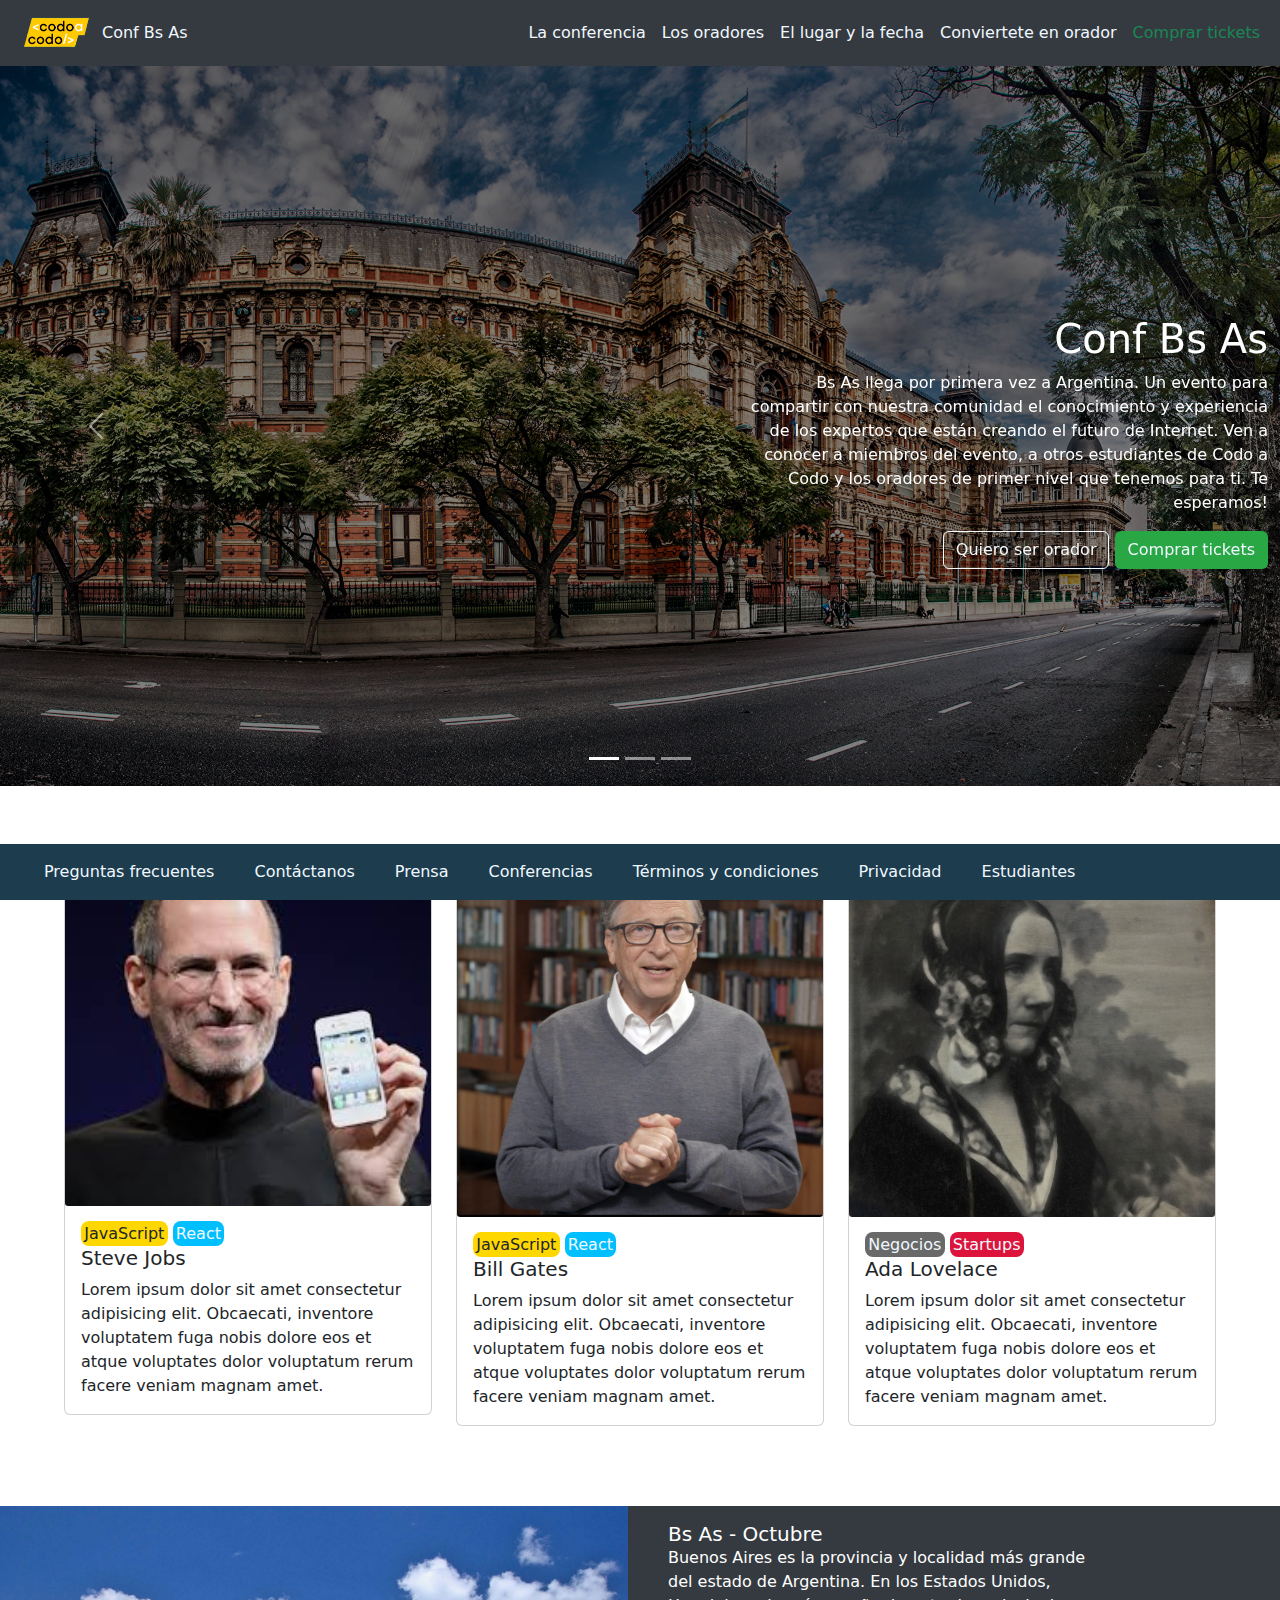
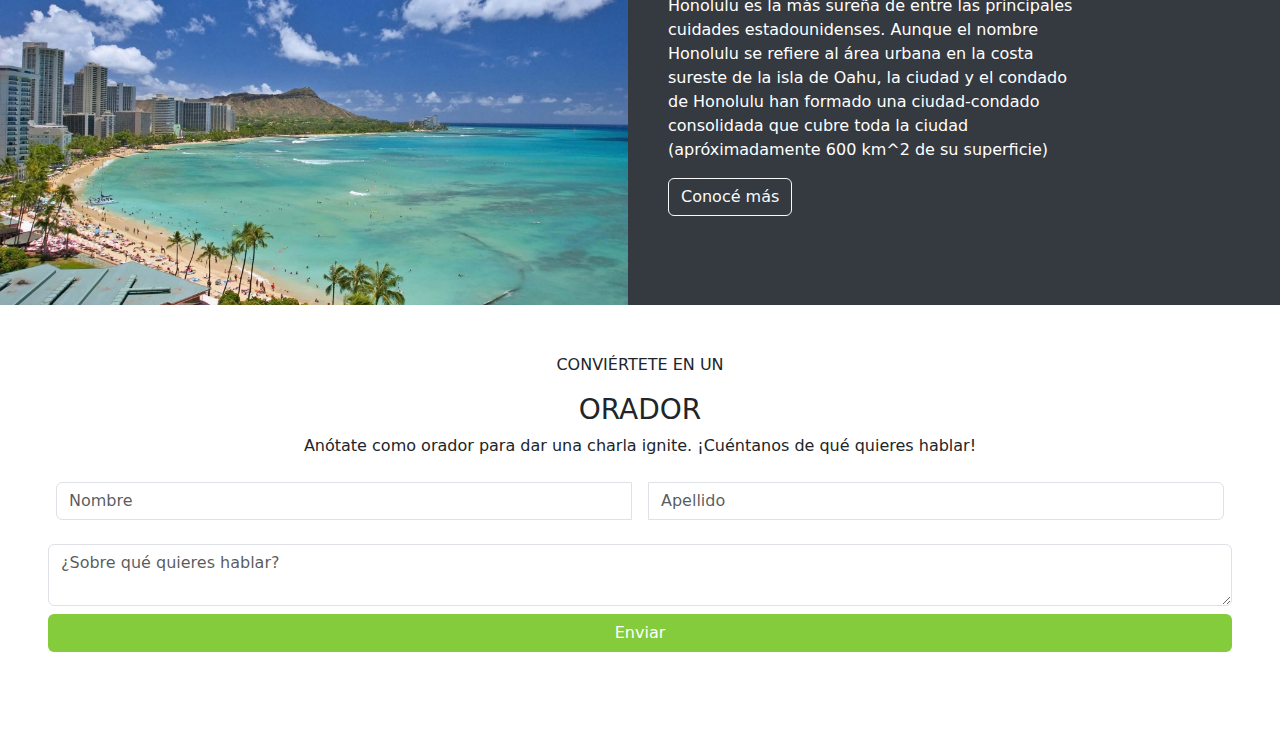
==== Index.html @ ac7b4d72 "primer commit" ====
<!doctype html>
<html lang="en">
<head>
  <title>TP-INTEGRADOR</title>
  <!-- Required meta tags -->
  <meta charset="utf-8">
  <meta name="viewport" content="width=device-width, initial-scale=1, shrink-to-fit=no">

  <!-- Bootstrap CSS v5.3.2 -->
  <link href="./bootstrap-5.3.2-dist/css/bootstrap.min.css" rel="stylesheet">
  <link rel="stylesheet" href="./HojaDeEstilos.css">
</head>

<body>
  <header>
    <!-- NAVBAR -->
    <nav class="navbar navbar-expand-lg">
      <div class="container-fluid">
        <img src="./img/codoacodo.png" alt="Logo" width="90" height="50" class="d-inline-block align-text-top">
        Conf Bs As
        <button class="navbar-toggler" type="button" data-bs-toggle="collapse" data-bs-target="#navbarNav" aria-controls="navbarNav" aria-expanded="false" aria-label="Toggle navigation">
          <span class="navbar-toggler-icon"></span>
        </button>
        <div class="collapse navbar-collapse flex-row-reverse" id="navbarNav">
          <ul class="navbar-nav">
            <li class="nav-item">
              <a class="nav-link" href="#conferencia">La conferencia</a>
            </li>
            <li class="nav-item">
              <a class="nav-link" href="#oradores">Los oradores</a>
            </li>
            <li class="nav-item">
              <a class="nav-link" href="#lugar">El lugar y la fecha</a>
            </li>
            <a class="nav-link" href="#conviertete">Conviertete en orador</a>
          </li>
            <li class="nav-item">
              <a class="nav-link disabled text-success" aria-disabled="true">Comprar tickets</a>
            </li>
          </ul>
        </div>
      </div>
    </nav>
  </header>
  <main>
   <!-- CAROUSEL -->
    <div id="carouselExampleIndicators" class="carousel slide">
    <div class="carousel-indicators">
      <button type="button" data-bs-target="#carouselExampleIndicators" data-bs-slide-to="0" class="active" aria-current="true" aria-label="Slide 1"></button>
      <button type="button" data-bs-target="#carouselExampleIndicators" data-bs-slide-to="1" aria-label="Slide 2"></button>
      <button type="button" data-bs-target="#carouselExampleIndicators" data-bs-slide-to="2" aria-label="Slide 3"></button>
    </div>
    <div class="carousel-inner">
      <div class="carousel-item active">
        <img src="./img/hawaii.jpg" class="d-block w-100 filter fotoCarr" alt="foto1">
      </div>
      <div class="carousel-item">
        <img src="./img/hawaii2.jpg" class="d-block w-100 filter fotoCarr" alt="foto2">
      </div>
      <div class="carousel-item">
        <img src="./img/hawaii3.jpg" class="d-block w-100 filter fotoCarr" alt="foto3">
      </div>
    </div>
    <button class="carousel-control-prev" type="button" data-bs-target="#carouselExampleIndicators" data-bs-slide="prev">
      <span class="carousel-control-prev-icon" aria-hidden="true"></span>
      <span class="visually-hidden">Previous</span>
    </button>
    <button class="carousel-control-next" type="button" data-bs-target="#carouselExampleIndicators" data-bs-slide="next">
      <span class="carousel-control-next-icon" aria-hidden="true"></span>
      <span class="visually-hidden">Next</span>
    </button>
    </div>
    
   <!-- TEXTO CAROUSEL -->
   <div class="container-fluid position-absolute top-50 start-0">
     <div class="row justify-content-end align-items-center g-3">
        <div class="col text-white text-end col-5 textoMain position-absolute ContText">
          <h1>Conf Bs As</h1>
          <p>Bs As llega por primera vez a Argentina. Un evento para compartir con nuestra comunidad el conocimiento y experiencia de los expertos que están creando el futuro de Internet. Ven a conocer a miembros del evento, a otros estudiantes de Codo a Codo y los oradores de primer nivel que tenemos para ti. Te esperamos!</p>
          <a href="#conviertete" class="btn btn-outline-light">Quiero ser orador</a>
          <a href="./Tickets.html"  class="btn botonCompTickets">Comprar tickets</a>
        </div>
      </div>
    </div>
   <!-- TARJETAS -->
   <div class="container-fluid tarjetas">
     <div class="row row-cols-1 row-cols-md-3 g-4">
      <div class="col">
        <div class="card">
          <img src="./img/steve.jpg" class="card-img-top" alt="Steve">
          <div class="card-body">
            <span class="botonJava">JavaScript</span>
            <span class="botonReact">React</span>
            <h5 class="card-title">Steve Jobs</h5>
            <p class="card-text">Lorem ipsum dolor sit amet consectetur adipisicing elit. Obcaecati, inventore voluptatem fuga nobis dolore eos et atque voluptates dolor voluptatum rerum facere veniam magnam amet.</p>
          </div>
        </div>
      </div>
      <div class="col">
        <div class="card">
          <img src="./img/bill.jpg" class="card-img-top" alt="Bill">
          <div class="card-body">
            <span class="botonJava">JavaScript</span>
            <span class="botonReact">React</span>
            <h5 class="card-title">Bill Gates</h5>
            <p class="card-text">Lorem ipsum dolor sit amet consectetur adipisicing elit. Obcaecati, inventore voluptatem fuga nobis dolore eos et atque voluptates dolor voluptatum rerum facere veniam magnam amet.</p>
          </div>
        </div>
      </div>
      <div class="col">
        <div class="card">
          <img src="./img/ada.jpeg" class="card-img-top" alt="Ada">
          <div class="card-body">
            <span class="botonNegocio">Negocios</span>
            <span class="botonStartup">Startups</span>
            <h5 class="card-title">Ada Lovelace</h5>
            <p class="card-text">Lorem ipsum dolor sit amet consectetur adipisicing elit. Obcaecati, inventore voluptatem fuga nobis dolore eos et atque voluptates dolor voluptatum rerum facere veniam magnam amet.</p>
          </div>
        </div>
      </div>
    </div>
   </div>
<!-- IMAGEN -->
   <section>
    <div class="container-fluid p-0 mt-3 ImgTxt">
      <div class="row  align-items-start ">
        <div class="col-md-6">
          <img src="./img/honolulu.jpg" alt="honolulu" loading="lazy" class="img-fluid">
        </div>
          <div class="col-md-6" style="width: 30rem;">
            <div class="card-body p-3">
              <h5 class="card-title text-white">Bs As - Octubre</h5>
              <p class="card-text text-white">Buenos Aires es la provincia y localidad más grande del estado de Argentina. En los Estados Unidos, Honolulu es la más sureña de entre las principales cuidades estadounidenses. Aunque el nombre Honolulu se refiere al área urbana en la costa sureste de la isla de Oahu, la ciudad y el condado de Honolulu han formado una ciudad-condado consolidada que cubre toda la ciudad (apróximadamente 600 km^2 de su superficie)</p>
              <a href="#" class="btn btn-outline-light">Conocé más</a>
            </div>
          </div>
        
         
      </div>
    </div>
  </section>
  <!-- FORMULARIO -->
  <div class="container-fluid formulario">
    <p>CONVIÉRTETE EN UN</p>
    <h3>ORADOR</h3>
    <P>Anótate como orador para dar una charla ignite. ¡Cuéntanos de qué quieres hablar!</P>
    <div class="input-group mb-3">
      <input type="text" class="form-control m-2" placeholder="Nombre" aria-label="Username">
      <input type="text" class="form-control m-2" placeholder="Apellido" aria-label="Server">
    </div>
    <div class="input-group">
      
      <textarea class="form-control" placeholder="¿Sobre qué quieres hablar?" aria-label="With textarea"></textarea>
    </div>
    <button type="button" class="btn mt-2 w-100 botonEnviar">Enviar</button>
  </div> 
  </main>
  <footer>
    <!-- FOOTER -->
    <nav class="navbar navbar-expand-lg">
      <div class="container-fluid">
        <button class="navbar-toggler" type="button" data-bs-toggle="collapse" data-bs-target="#navbarNav" aria-controls="navbarNav" aria-expanded="false" aria-label="Toggle navigation">
          <span class="navbar-toggler-icon"></span>
        </button>
        <div class="collapse navbar-collapse " id="navbarNav">
          <ul class="navbar-nav">
            <li class="nav-item">
              <a class="nav-link" href="#estudiantes">Preguntas frecuentes</a>
            </li>
            <li class="nav-item">
              <a class="nav-link" href="#contactanos">Contáctanos</a>
            </li>
            <li class="nav-item">
              <a class="nav-link" href="#prensa">Prensa</a>
            </li>
            <li class="nav-item">
              <a class="nav-link" href="#conferencias">Conferencias</a>
            </li>
            <li class="nav-item">
              <a class="nav-link" href="#termYCondiciones">Términos y condiciones</a>
            </li>
            <li class="nav-item">
              <a class="nav-link" href="#privacidad">Privacidad</a>
            </li>
            <li class="nav-item">
              <a class="nav-link" href="#estudiantes">Estudiantes</a>
            </li>
          </ul>
        </div>
      </div>
    </nav>
  </footer>
  <!-- Bootstrap JavaScript Libraries -->
  <script src="./bootstrap-5.3.2-dist/js/bootstrap.min.js">
  </script>
</body>

</html>
---- HojaDeEstilos.css ----
header{
    box-sizing: border-box;
    position:sticky;
    top:0;
    z-index:3;
     .navbar{
        font-weight: 400;
        background-color: rgb(53,58,64);
        color:aliceblue;
        .nav-link{
            color:aliceblue;
        }
    }
}
footer{
    box-sizing: border-box;
    margin-bottom: 0;
    padding:0;
    position:sticky;
    z-index:3;
    bottom:0;
    background-color: rgb(29,60,78);
     .navbar{
        .nav-link{
            color:aliceblue;
            margin-left:1.5em;
        }
    }
}
.filter{
    filter: brightness(.5);
}
.tarjetas{
    padding:4em;
    & img{
        border-radius:.2em;
    }
}
.botonJava{
    background-color: gold;
    border-radius: .5em;
    padding:.2em;
    font-weight: 500;
}
.botonReact{
    background-color:deepskyblue;
    border-radius: .5em;
    padding:.2em;
    font-weight: 500;
    color:aliceblue
}
.botonNegocio{
    background-color:dimgrey;
    border-radius: .5em;
    padding:.2em;
    font-weight: 500;
    color:aliceblue
}
.botonStartup{
    background-color:crimson;
    border-radius: .5em;
    padding:.2em;
    font-weight: 500;
    color:aliceblue
}
.botonEnviar{
    background-color: rgb(133, 204, 61);
    color:white;
    font-weight: 500;    
}
.botonCompTickets{
    background-color: rgb(41,167,68);
    color:aliceblue;
}
.formulario{
    margin-bottom:0;
    padding:3em;
    text-align: center;
}
.ImgTxt{
    background-color:  rgb(53,58,64);
}

.fotoCarr{
    min-height:450px;
    
}
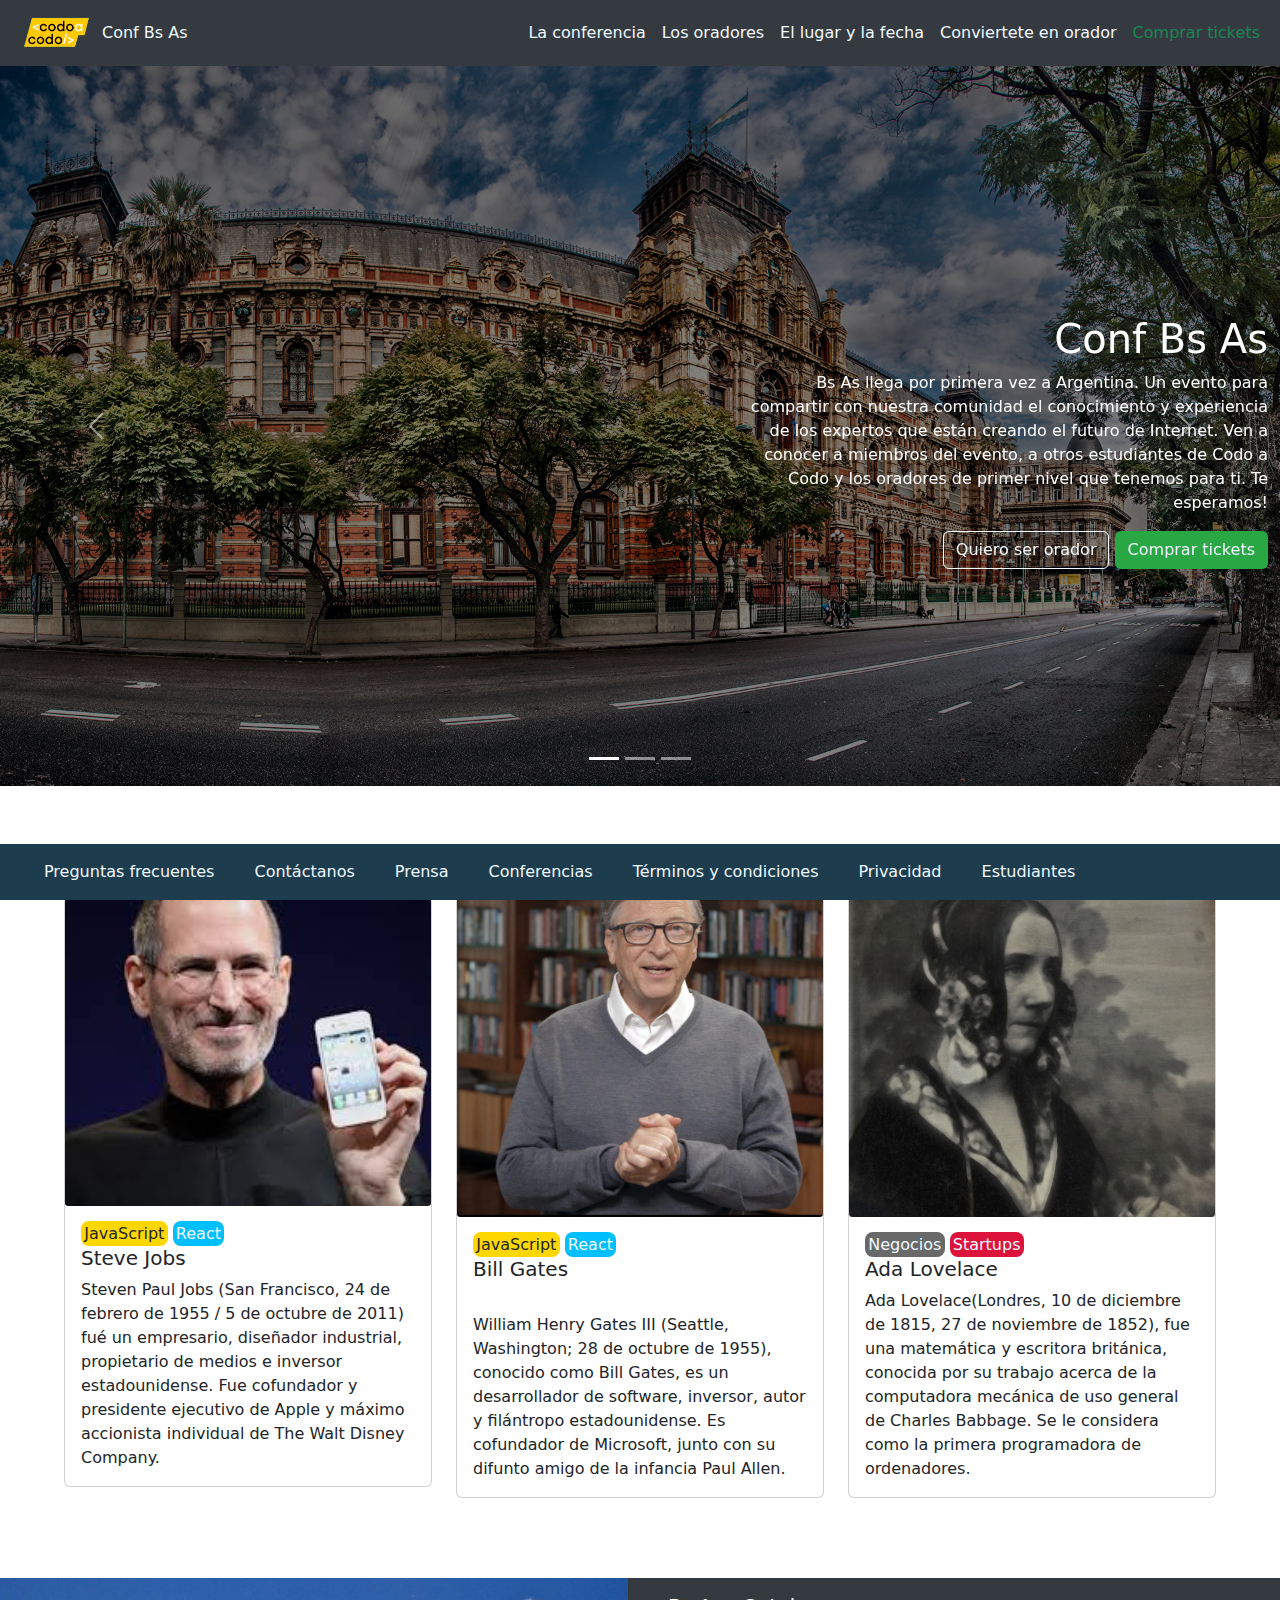
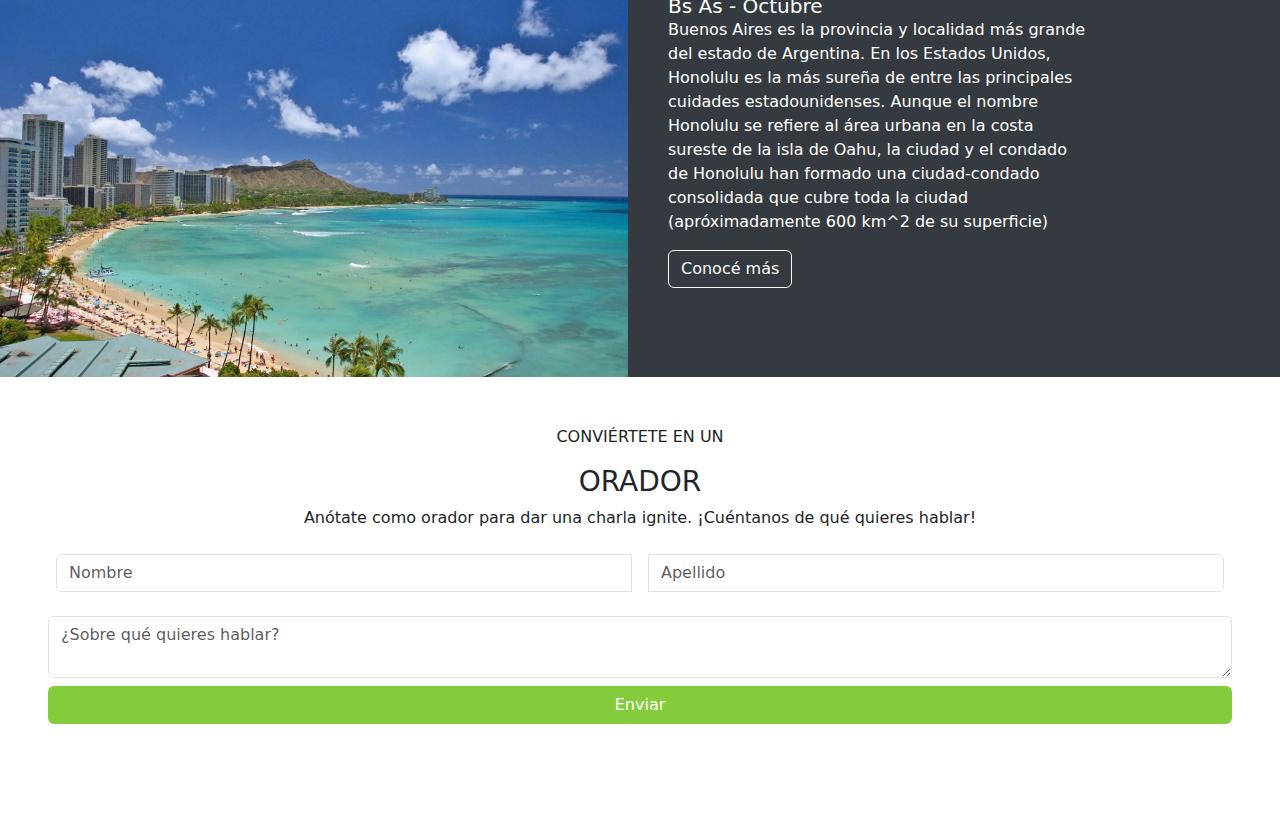
==== commit 3f84f41b: "segundo commit agregando pagina de compra de ticket" ====
--- a/Index.html
+++ b/Index.html
@@ -8,7 +8,7 @@
 
   <!-- Bootstrap CSS v5.3.2 -->
   <link href="./bootstrap-5.3.2-dist/css/bootstrap.min.css" rel="stylesheet">
-  <link rel="stylesheet" href="./HojaDeEstilos.css">
+  <link rel="stylesheet" href="./CSS/HojaDeEstilos.css">
 </head>
 
 <body>
@@ -35,7 +35,7 @@
             <a class="nav-link" href="#conviertete">Conviertete en orador</a>
           </li>
             <li class="nav-item">
-              <a class="nav-link disabled text-success" aria-disabled="true">Comprar tickets</a>
+              <a class="nav-link text-success"  href="./Tickets.html" target="_blank">Comprar tickets</a>
             </li>
           </ul>
         </div>
@@ -78,7 +78,7 @@
           <h1>Conf Bs As</h1>
           <p>Bs As llega por primera vez a Argentina. Un evento para compartir con nuestra comunidad el conocimiento y experiencia de los expertos que están creando el futuro de Internet. Ven a conocer a miembros del evento, a otros estudiantes de Codo a Codo y los oradores de primer nivel que tenemos para ti. Te esperamos!</p>
           <a href="#conviertete" class="btn btn-outline-light">Quiero ser orador</a>
-          <a href="./Tickets.html"  class="btn botonCompTickets">Comprar tickets</a>
+          <a href="./Tickets.html"  class="btn botonCompTickets" target="_blank">Comprar tickets</a>
         </div>
       </div>
     </div>
@@ -92,7 +92,7 @@
             <span class="botonJava">JavaScript</span>
             <span class="botonReact">React</span>
             <h5 class="card-title">Steve Jobs</h5>
-            <p class="card-text">Lorem ipsum dolor sit amet consectetur adipisicing elit. Obcaecati, inventore voluptatem fuga nobis dolore eos et atque voluptates dolor voluptatum rerum facere veniam magnam amet.</p>
+            <p class="card-text">Steven Paul Jobs (San Francisco, 24 de febrero de 1955 / 5 de octubre de 2011) fué un empresario, diseñador industrial, propietario de medios e inversor estadounidense. Fue cofundador y presidente ejecutivo de Apple y máximo accionista individual de The Walt Disney Company.</p>
           </div>
         </div>
       </div>
@@ -103,18 +103,18 @@
             <span class="botonJava">JavaScript</span>
             <span class="botonReact">React</span>
             <h5 class="card-title">Bill Gates</h5>
-            <p class="card-text">Lorem ipsum dolor sit amet consectetur adipisicing elit. Obcaecati, inventore voluptatem fuga nobis dolore eos et atque voluptates dolor voluptatum rerum facere veniam magnam amet.</p>
+            <p class="card-text"><br>William Henry Gates III (Seattle, Washington; 28 de octubre de 1955), conocido como Bill Gates, es un desarrollador de software, inversor, autor y filántropo estadounidense. Es cofundador de Microsoft, junto con su difunto amigo de la infancia Paul Allen.</p>
           </div>
         </div>
       </div>
       <div class="col">
         <div class="card">
-          <img src="./img/ada.jpeg" class="card-img-top" alt="Ada">
+          <img src="./img/ada.jpeg" class="card-img-top" alt="Ada Lovelace">
           <div class="card-body">
             <span class="botonNegocio">Negocios</span>
             <span class="botonStartup">Startups</span>
             <h5 class="card-title">Ada Lovelace</h5>
-            <p class="card-text">Lorem ipsum dolor sit amet consectetur adipisicing elit. Obcaecati, inventore voluptatem fuga nobis dolore eos et atque voluptates dolor voluptatum rerum facere veniam magnam amet.</p>
+            <p class="card-text">Ada Lovelace(Londres, 10 de diciembre de 1815, 27 de noviembre de 1852), fue una matemática y escritora británica, conocida por su trabajo acerca de la computadora mecánica de uso general de Charles Babbage. Se le considera como la primera programadora de ordenadores.</p>
           </div>
         </div>
       </div>
--- a/CSS/HojaDeEstilos.css
+++ b/CSS/HojaDeEstilos.css
@@ -0,0 +1,87 @@
+header{
+    box-sizing: border-box;
+    position:sticky;
+    top:0;
+    z-index:3;
+     .navbar{
+        font-weight: 400;
+        background-color: rgb(53,58,64);
+        color:aliceblue;
+        .nav-link{
+            color:aliceblue;
+        }
+    }
+}
+footer{
+    box-sizing: border-box;
+    margin-bottom: 0;
+    padding:0;
+    position:sticky;
+    z-index:3;
+    bottom:0;
+    background-color: rgb(29,60,78);
+     .navbar{
+        .nav-link{
+            color:aliceblue;
+            margin-left:1.5em;
+        }
+    }
+}
+.filter{
+    filter: brightness(.5);
+}
+.tarjetas{
+    padding:4em;
+    & img{
+        border-radius:.2em;
+    }
+}
+.botonJava{
+    background-color: gold;
+    border-radius: .5em;
+    padding:.2em;
+    font-weight: 500;
+}
+.botonReact{
+    background-color:deepskyblue;
+    border-radius: .5em;
+    padding:.2em;
+    font-weight: 500;
+    color:aliceblue
+}
+.botonNegocio{
+    background-color:dimgrey;
+    border-radius: .5em;
+    padding:.2em;
+    font-weight: 500;
+    color:aliceblue
+}
+.botonStartup{
+    background-color:crimson;
+    border-radius: .5em;
+    padding:.2em;
+    font-weight: 500;
+    color:aliceblue
+}
+.botonEnviar{
+    background-color: rgb(133, 204, 61);
+    color:white;
+    font-weight: 500;    
+}
+.botonCompTickets{
+    background-color: rgb(41,167,68);
+    color:aliceblue;
+}
+.formulario{
+    margin-bottom:0;
+    padding:3em;
+    text-align: center;
+}
+.ImgTxt{
+    background-color:  rgb(53,58,64);
+}
+
+.fotoCarr{
+    min-height:450px;
+    
+}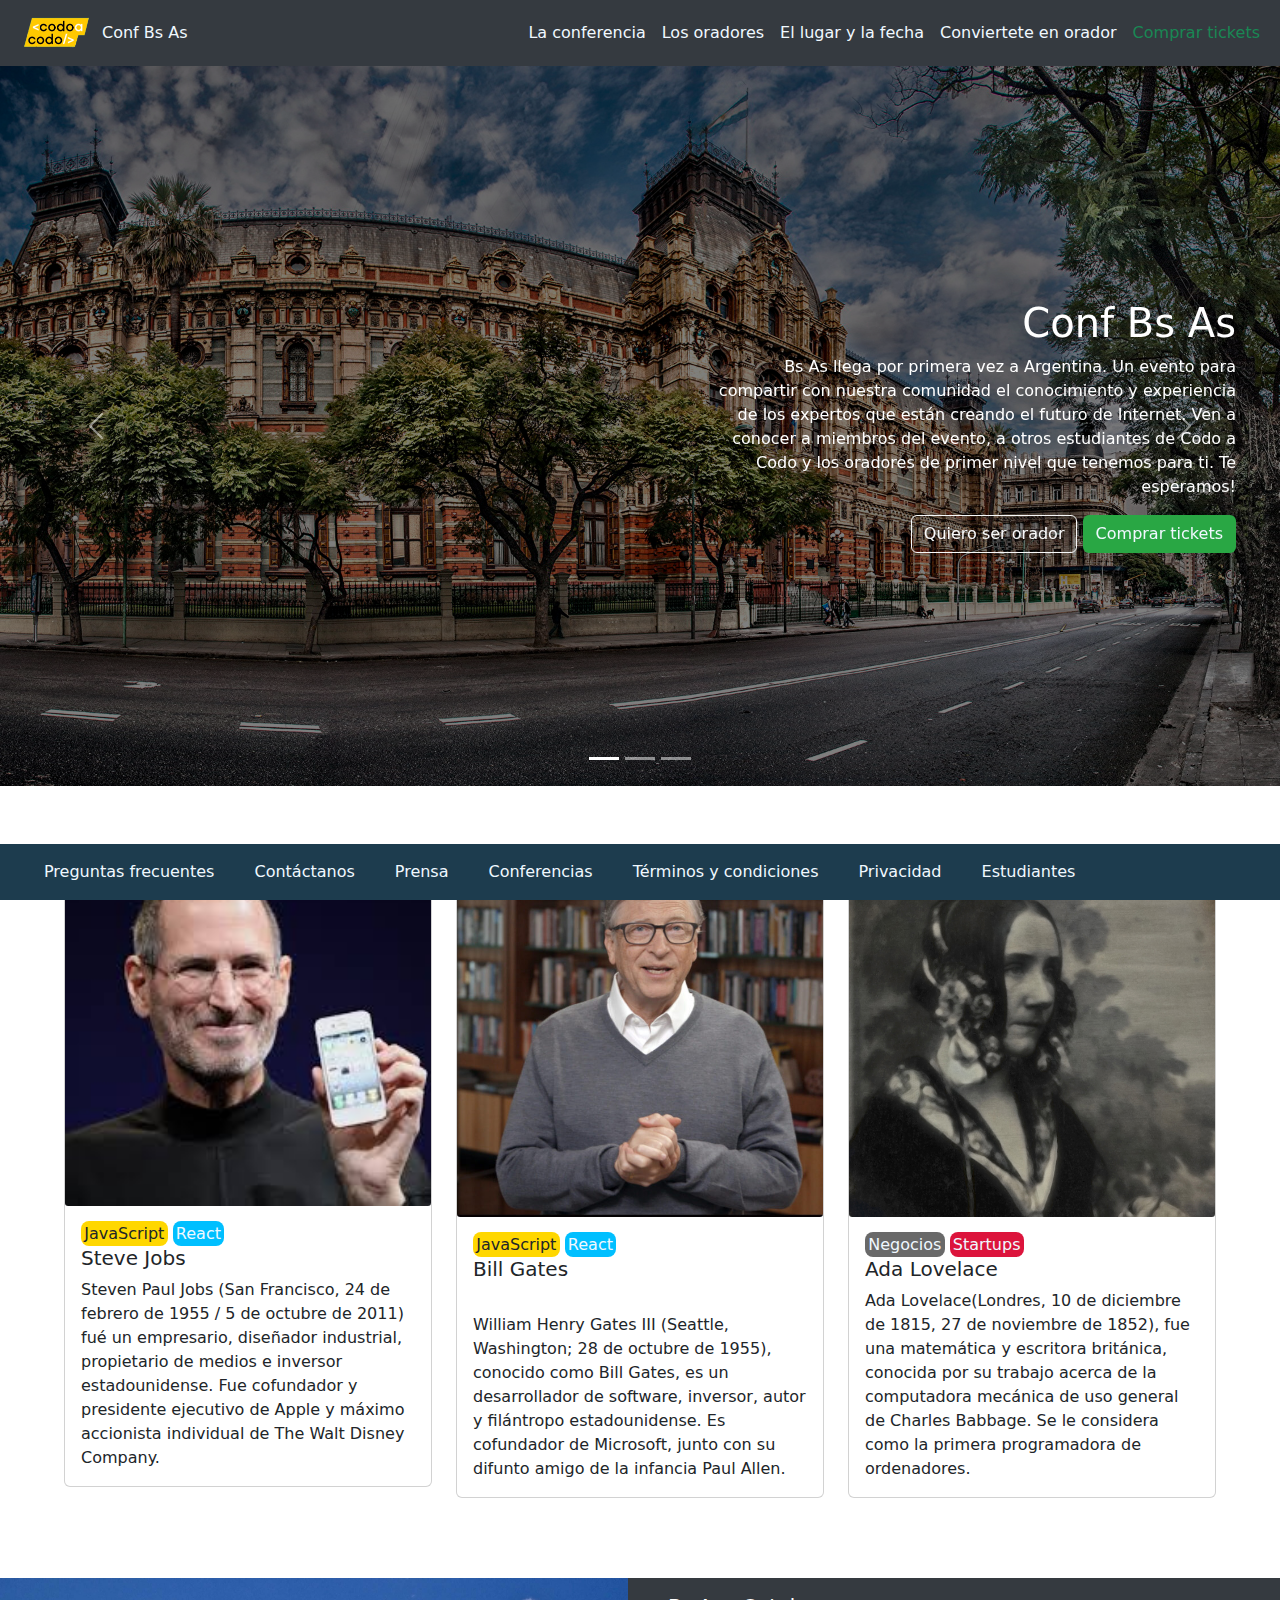
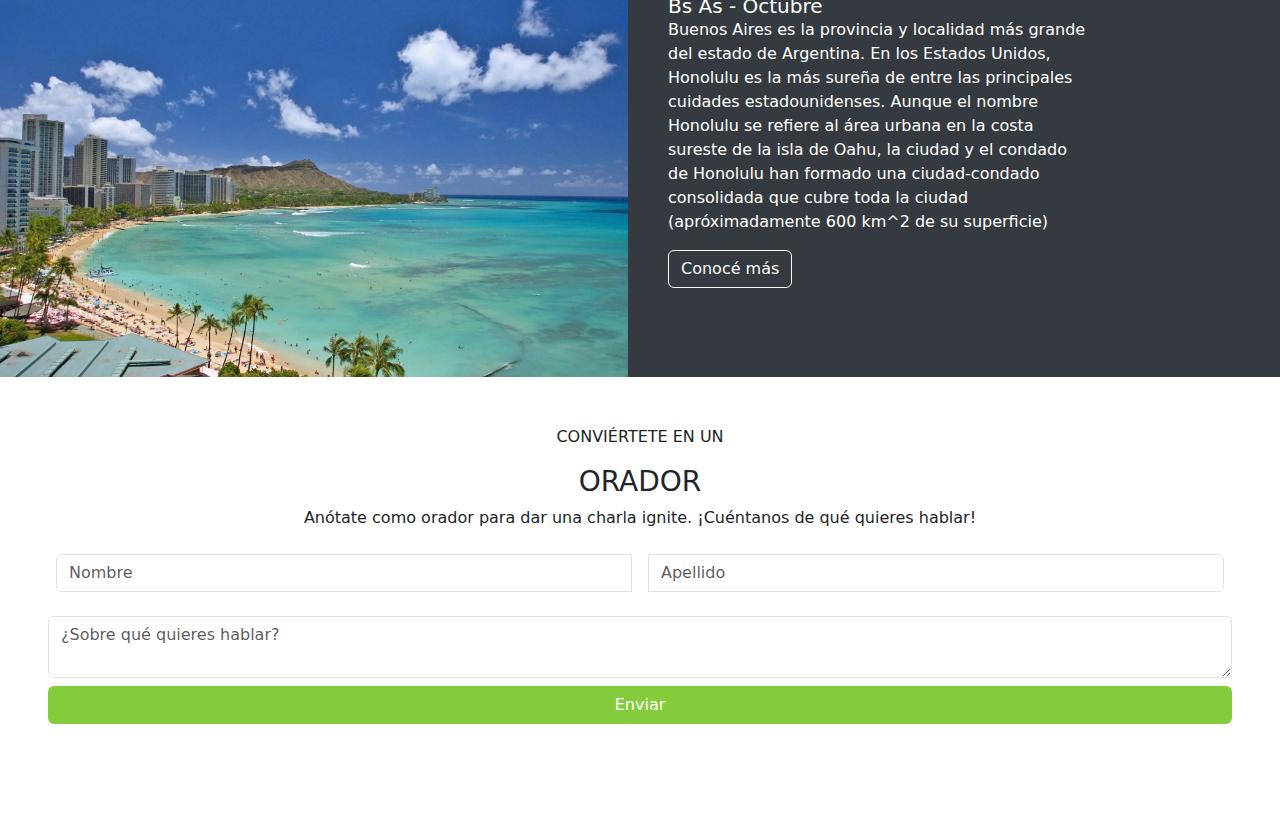
==== commit 6cf000c4: "arreglo de boton comprar ticket" ====
--- a/Index.html
+++ b/Index.html
@@ -72,7 +72,7 @@
     </div>
     
    <!-- TEXTO CAROUSEL -->
-   <div class="container-fluid position-absolute top-50 start-0">
+   <div class="container-fluid position-absolute top-50 start-0 ">
      <div class="row justify-content-end align-items-center g-3">
         <div class="col text-white text-end col-5 textoMain position-absolute ContText">
           <h1>Conf Bs As</h1>
--- a/CSS/HojaDeEstilos.css
+++ b/CSS/HojaDeEstilos.css
@@ -84,4 +84,9 @@
 .fotoCarr{
     min-height:450px;
     
+}
+
+.ContText{
+    margin-right:2em;
+    margin-bottom:2em;
 }